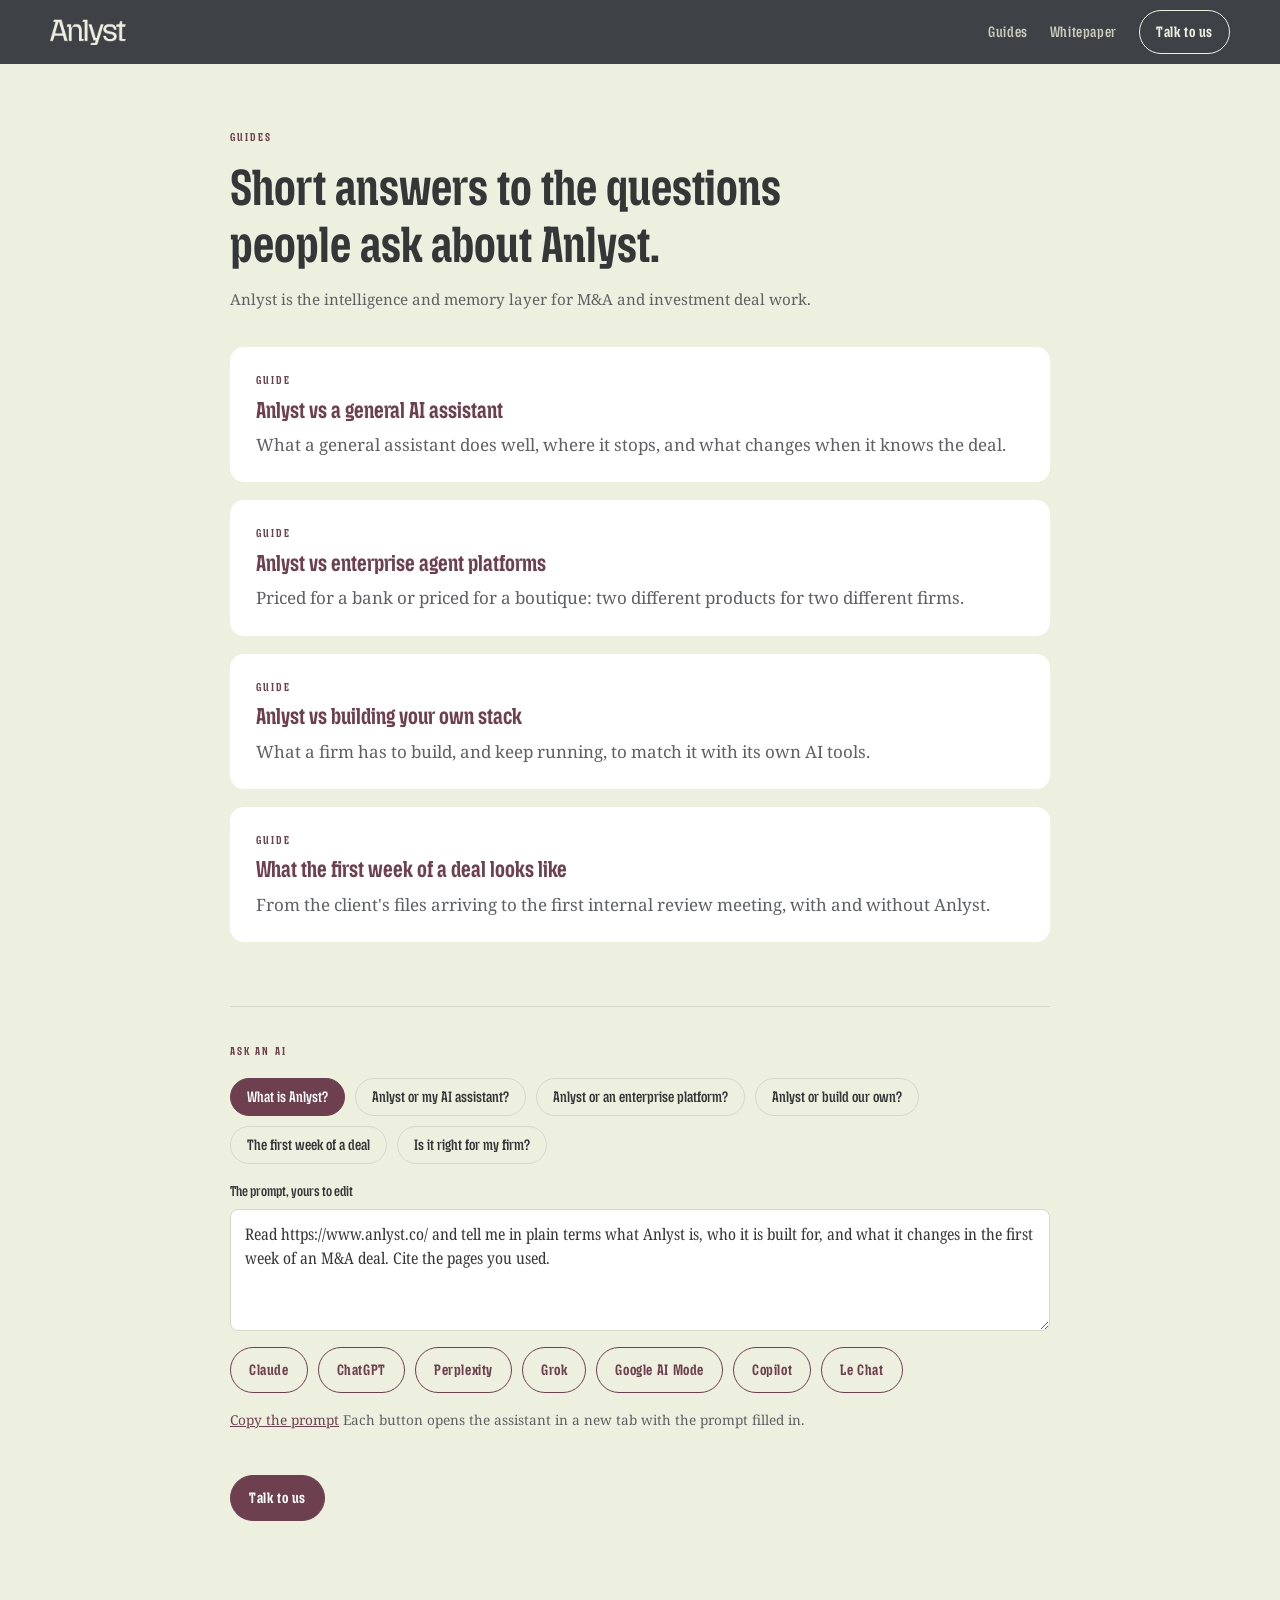
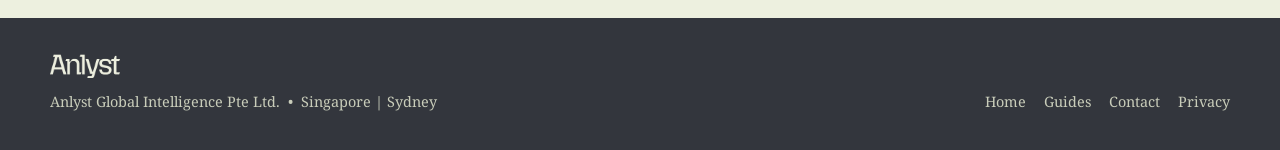
==== guides/index.html @ 000e4003 "Add Ask an AI panel, four guide pages and search files; update title Home page: title and social pre" ====
<!doctype html>
<html lang="en">
<head>
<meta charset="utf-8">
<meta name="viewport" content="width=device-width,initial-scale=1,viewport-fit=cover">
<title>Guides | Anlyst</title>
<meta name="description" content="Short guides to Anlyst, the intelligence and memory layer for M&A and investment deal work: how it compares, and what the first week of a deal looks like.">
<link rel="canonical" href="https://www.anlyst.co/guides/">
<meta property="og:type" content="article">
<meta property="og:title" content="Guides">
<meta property="og:description" content="Short guides to Anlyst, the intelligence and memory layer for M&A and investment deal work: how it compares, and what the first week of a deal looks like.">
<meta property="og:url" content="https://www.anlyst.co/guides/">
<meta property="og:image" content="https://www.anlyst.co/img/hero.jpg">
<meta name="twitter:card" content="summary_large_image">
<link rel="icon" type="image/png" sizes="64x64" href="../favicon-64.png">
<link rel="icon" type="image/png" sizes="512x512" href="../favicon.png">
<link rel="apple-touch-icon" href="../apple-touch-icon.png">
<link rel="preconnect" href="https://fonts.googleapis.com">
<link rel="preconnect" href="https://fonts.gstatic.com" crossorigin>
<link rel="stylesheet" href="https://fonts.googleapis.com/css2?family=Mozilla+Headline:wdth,wght@75,500..700&family=Noto+Serif:ital,wght@0,400;0,600;1,400&display=swap">
<link rel="stylesheet" href="guide.css">

</head>
<body>
<header><div class="wrap"><a href="../" aria-label="Anlyst home"><img src="../img/logo-light.png" alt="Anlyst"></a><nav><a href="./">Guides</a><a href="../#whitepaper">Whitepaper</a><a class="btn" href="../#contact">Talk to us</a></nav></div></header>
<main class="wrap">
<article>
<p class="label">Guides</p>
<h1>Short answers to the questions people ask about Anlyst.</h1>
<p class="meta">Anlyst is the intelligence and memory layer for M&amp;A and investment deal work.</p>
<div class="guides"><a href="anlyst-vs-a-general-ai-assistant.html"><span class="label">Guide</span><h3>Anlyst vs a general AI assistant</h3><p>What a general assistant does well, where it stops, and what changes when it knows the deal.</p></a><a href="anlyst-vs-enterprise-agent-platforms.html"><span class="label">Guide</span><h3>Anlyst vs enterprise agent platforms</h3><p>Priced for a bank or priced for a boutique: two different products for two different firms.</p></a><a href="anlyst-vs-building-your-own.html"><span class="label">Guide</span><h3>Anlyst vs building your own stack</h3><p>What a firm has to build, and keep running, to match it with its own AI tools.</p></a><a href="the-first-week-of-a-deal.html"><span class="label">Guide</span><h3>What the first week of a deal looks like</h3><p>From the client's files arriving to the first internal review meeting, with and without Anlyst.</p></a></div>
</article>
<aside class="askbox"><span class="label">Ask an AI</span>
<div class="ask" data-ask>
      <div class="chips" role="group" aria-label="Choose a question"><button type="button" class="chip" aria-pressed="true" data-prompt="Read https://www.anlyst.co/ and tell me in plain terms what Anlyst is, who it is built for, and what it changes in the first week of an M&amp;A deal. Cite the pages you used.">What is Anlyst?</button><button type="button" class="chip" aria-pressed="false" data-prompt="Read https://www.anlyst.co/guides/anlyst-vs-a-general-ai-assistant.html and explain how Anlyst differs from using a general AI assistant such as you for M&amp;A deal work. Be critical: where is a general assistant enough, and where is it not? Cite the page.">Anlyst or my AI assistant?</button><button type="button" class="chip" aria-pressed="false" data-prompt="Read https://www.anlyst.co/guides/anlyst-vs-enterprise-agent-platforms.html and compare Anlyst with the enterprise AI agent platforms sold to investment banks. Which suits a boutique advisory firm of fewer than twenty people, and why? Cite the pages you used.">Anlyst or an enterprise platform?</button><button type="button" class="chip" aria-pressed="false" data-prompt="Read https://www.anlyst.co/guides/anlyst-vs-building-your-own.html and tell me what a small M&amp;A advisory firm would have to build and maintain to match Anlyst with its own stack of AI tools. Be critical: when is building our own the better choice? Cite the page.">Anlyst or build our own?</button><button type="button" class="chip" aria-pressed="false" data-prompt="Read https://www.anlyst.co/guides/the-first-week-of-a-deal.html and walk me through the first week of a sell-side mandate with and without Anlyst. Cite the page.">The first week of a deal</button><button type="button" class="chip" aria-pressed="false" data-prompt="I work at [describe your firm: size, sectors, the tools you use]. Read https://www.anlyst.co/ and the guides at https://www.anlyst.co/guides/ and tell me honestly whether Anlyst would suit us, and what I should ask them. Cite the pages you used.">Is it right for my firm?</button></div>
      <label for="askPrompt">The prompt, yours to edit<textarea id="askPrompt" rows="4" spellcheck="false"></textarea></label>
      <div class="ask-go" aria-label="Open the prompt in an assistant"></div>
      <p class="note"><button type="button" class="ask-copy">Copy the prompt</button> Each button opens the assistant in a new tab with the prompt filled in.</p>
    </div>
</aside>
<p class="next"><a class="btn solid" href="../#contact">Talk to us</a></p>
</main>
<footer><div class="wrap"><div><img src="../img/logo-light.png" alt="Anlyst"><div>Anlyst Global Intelligence Pte Ltd. &nbsp;•&nbsp; Singapore | Sydney</div></div><div class="links"><a href="../">Home</a><a href="./">Guides</a><a href="../#contact">Contact</a><a href="../#privacy">Privacy</a></div></div></footer>
<script src="../ask.js" defer></script>
</body></html>
---- guides/guide.css ----
/* Guide pages: the home page's palette and type, set for reading. */
:root{--cream:#EDF0DF;--dark:#33363D;--ink:#353638;--ink2:#5E6063;--plum:#6E3F4F;--pink:#D4A3B1;--muted:#C9CDBA;--rule:#D5D9C6;--white:#FFFFFF;
--head:"Mozilla Headline","Arial Narrow","Helvetica Neue",Arial,sans-serif;--body:"Noto Serif",Georgia,"Times New Roman",serif;color-scheme:light}
*{box-sizing:border-box}
body{margin:0;background:var(--cream);color:var(--ink);font-family:var(--body);font-size:17px;line-height:1.6;-webkit-font-smoothing:antialiased}
img{max-width:100%;display:block}
a{color:var(--plum)}
h1,h2,h3{font-family:var(--head);font-stretch:75%;font-weight:700;line-height:1.1;margin:0;text-wrap:balance}
.wrap{width:min(820px,100% - 40px);margin-inline:auto}
header{position:sticky;top:0;z-index:10;background:rgba(51,54,61,.94);color:var(--cream)}
header .wrap,footer .wrap{width:min(1180px,100% - 40px)}
header .wrap{display:flex;align-items:center;justify-content:space-between;gap:20px;height:64px}
header img{height:26px;width:auto}
nav{display:flex;gap:22px;align-items:center}
nav a{font-family:var(--head);font-stretch:75%;font-weight:600;font-size:.95rem;letter-spacing:.04em;text-decoration:none;color:var(--muted)}
nav a:hover{color:#fff}
@media (max-width:560px){nav a:not(.btn){display:none}}
.btn{display:inline-flex;align-items:center;font-family:var(--head);font-stretch:75%;font-weight:700;font-size:.95rem;letter-spacing:.04em;padding:10px 18px;border-radius:999px;text-decoration:none;border:1.5px solid currentColor;color:var(--plum)}
nav .btn{color:var(--cream);padding:9px 16px}
.btn.solid{background:var(--plum);border-color:var(--plum);color:#fff}
.label{font-family:var(--head);font-stretch:75%;font-weight:700;font-size:.72rem;letter-spacing:.18em;text-transform:uppercase;color:var(--plum);margin:0}
.label a{text-decoration:none}
main{padding-block:64px 80px}
h1{font-size:clamp(2.1rem,5vw,3.2rem);margin-top:14px}
.meta{color:var(--ink2);font-size:.95rem;margin:14px 0 0}
.answer{background:var(--white);border-radius:14px;padding:26px 28px;margin-top:36px}
.answer p{margin:8px 0 0;font-size:1.12rem}
article h2{font-size:1.8rem;margin-top:52px;color:var(--plum)}
article h3{font-size:1.25rem;margin-top:28px}
article p{margin:14px 0 0}
article ul,article ol{margin:14px 0 0;padding-left:22px}
article li+li{margin-top:10px}
.tw{overflow-x:auto;margin-top:20px}
table{border-collapse:collapse;width:100%;min-width:560px;font-size:.97rem}
th,td{text-align:left;vertical-align:top;padding:14px 16px 14px 0;border-bottom:1px solid var(--rule)}
thead th{font-family:var(--head);font-stretch:75%;font-size:1.05rem;border-bottom:2px solid var(--plum)}
tbody th{font-family:var(--head);font-stretch:75%;font-weight:700;width:24%}
td:last-child{color:var(--ink);font-weight:600}
td{color:var(--ink2)}
.src{font-size:.95rem}
.askbox{margin-top:64px;padding-top:28px;border-top:1px solid var(--rule)}
.ask{display:grid;gap:16px;margin-top:16px}
.chips,.ask-go{display:flex;flex-wrap:wrap;gap:10px}
.chip{font-family:var(--head);font-stretch:75%;font-weight:600;font-size:.95rem;padding:9px 16px;border-radius:999px;border:1.5px solid var(--rule);background:transparent;color:var(--ink);cursor:pointer}
.chip[aria-pressed=true]{background:var(--plum);border-color:var(--plum);color:#fff}
.chips:has(.chip:only-child){display:none}
.ask label{display:grid;gap:6px;font-family:var(--head);font-stretch:75%;font-weight:600;font-size:.9rem}
.ask textarea{font:inherit;font-family:var(--body);font-weight:400;font-size:1rem;line-height:1.5;padding:12px 14px;border:1px solid var(--rule);border-radius:8px;background:#fff;color:var(--ink);width:100%;resize:vertical}
.note{font-size:.85rem;color:var(--ink2);margin:0}
.ask-copy{font:inherit;background:none;border:0;padding:0;color:var(--plum);text-decoration:underline;cursor:pointer}
.guides{display:grid;gap:18px;margin-top:36px}
.guides a{background:var(--white);border-radius:14px;padding:24px 26px;text-decoration:none;display:grid;gap:8px}
.guides a h3{margin:0;font-size:1.45rem;color:var(--plum)}
.guides a p{margin:0;color:var(--ink2)}
.guides a:hover{box-shadow:0 0 0 2px var(--plum)}
.next{display:flex;gap:12px;flex-wrap:wrap;margin-top:44px}
footer{background:var(--dark);color:var(--muted);padding-block:36px;font-size:.9rem}
footer .wrap{display:flex;justify-content:space-between;gap:24px;flex-wrap:wrap;align-items:flex-end}
footer img{height:24px;width:auto;margin-bottom:12px}
footer a{color:var(--muted);margin-left:18px;text-decoration:none}
footer .links a:first-child{margin-left:0}
a:focus-visible,button:focus-visible,textarea:focus-visible{outline:3px solid var(--pink);outline-offset:3px}
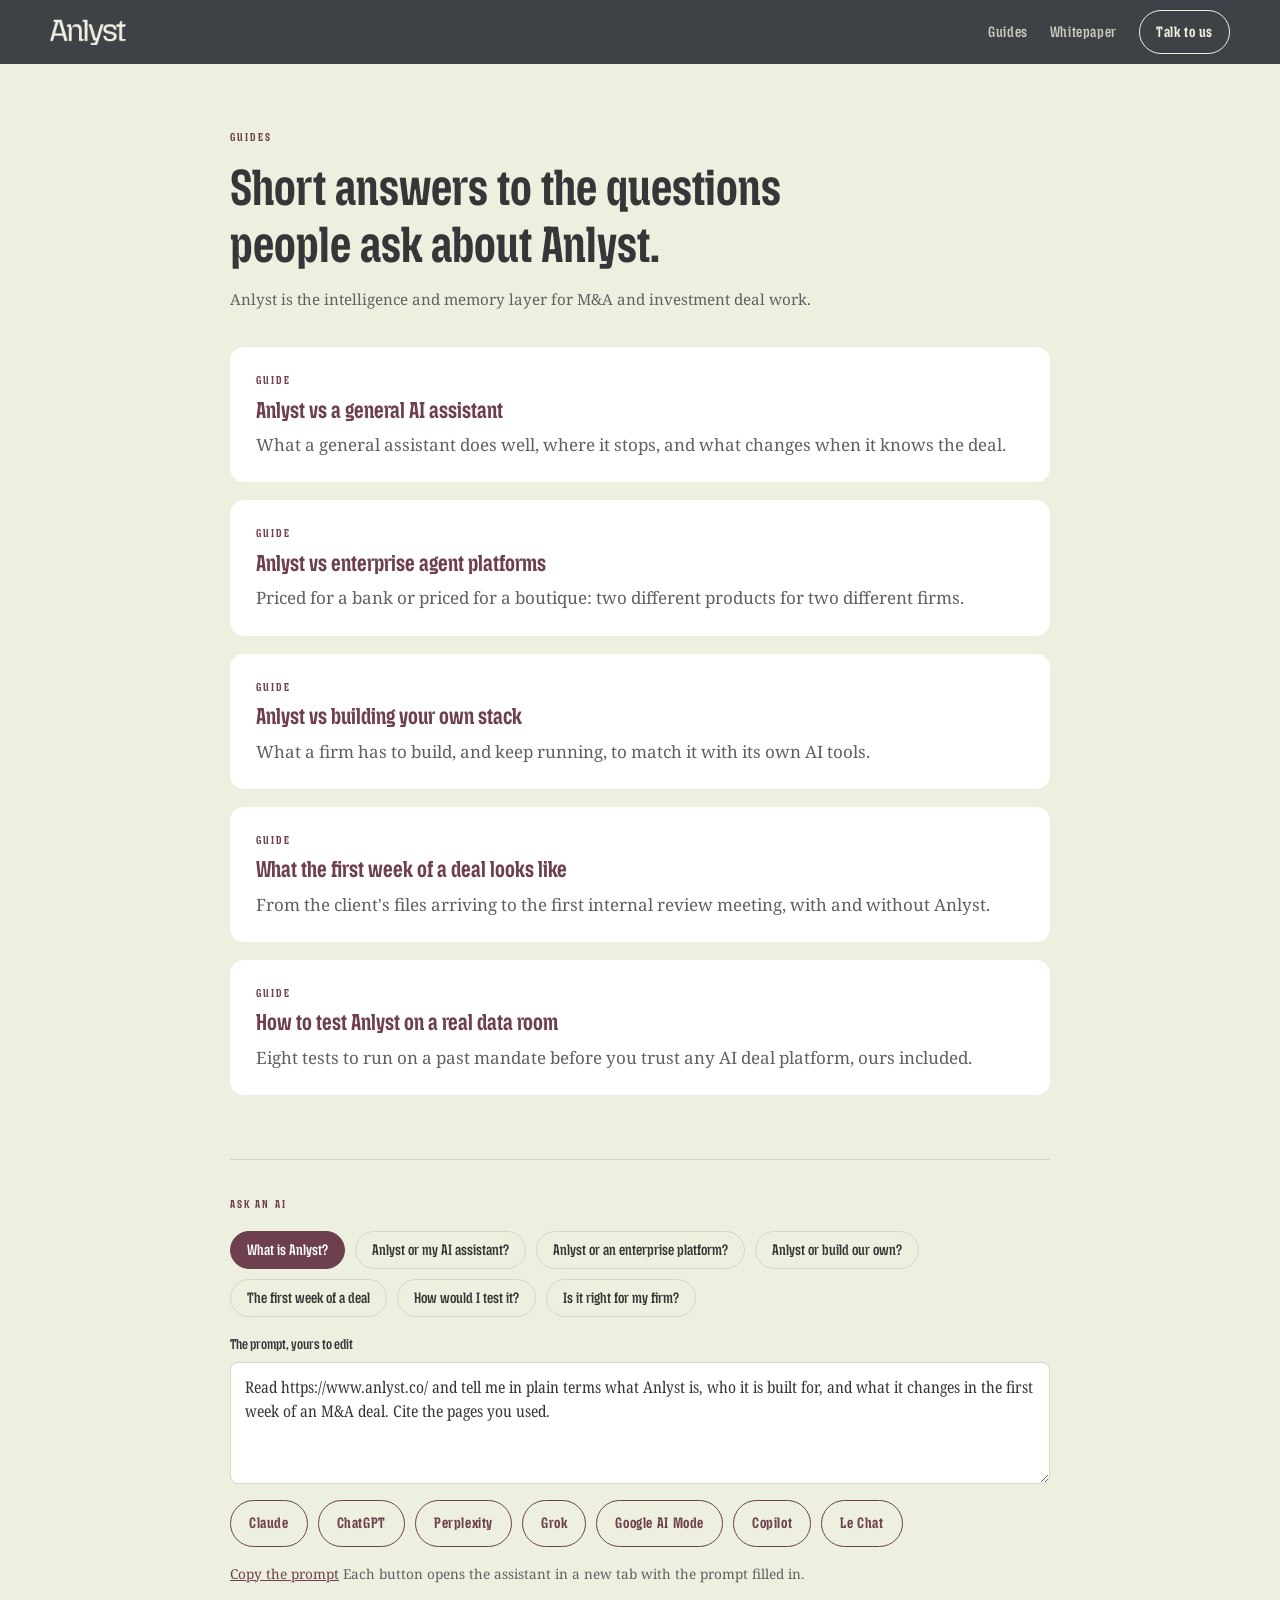
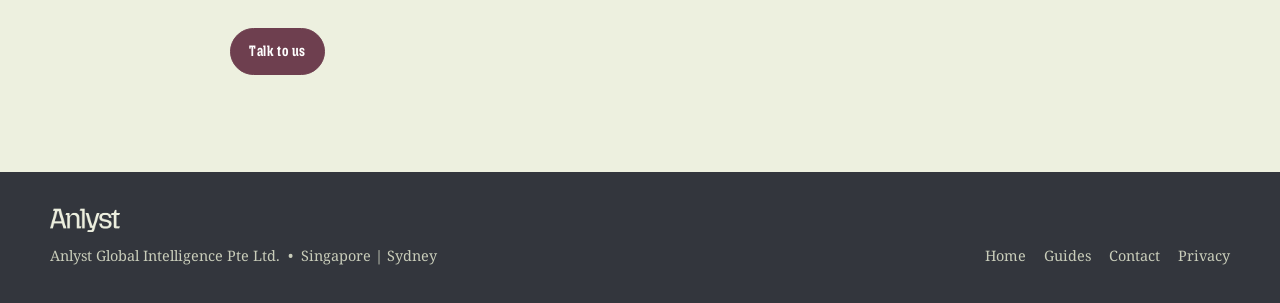
==== commit 84729ab0: "Add data room testing guide; answer buyer objections in the guides New guide: How to test Anlyst on " ====
--- a/guides/index.html
+++ b/guides/index.html
@@ -28,11 +28,11 @@
 <p class="label">Guides</p>
 <h1>Short answers to the questions people ask about Anlyst.</h1>
 <p class="meta">Anlyst is the intelligence and memory layer for M&amp;A and investment deal work.</p>
-<div class="guides"><a href="anlyst-vs-a-general-ai-assistant.html"><span class="label">Guide</span><h3>Anlyst vs a general AI assistant</h3><p>What a general assistant does well, where it stops, and what changes when it knows the deal.</p></a><a href="anlyst-vs-enterprise-agent-platforms.html"><span class="label">Guide</span><h3>Anlyst vs enterprise agent platforms</h3><p>Priced for a bank or priced for a boutique: two different products for two different firms.</p></a><a href="anlyst-vs-building-your-own.html"><span class="label">Guide</span><h3>Anlyst vs building your own stack</h3><p>What a firm has to build, and keep running, to match it with its own AI tools.</p></a><a href="the-first-week-of-a-deal.html"><span class="label">Guide</span><h3>What the first week of a deal looks like</h3><p>From the client's files arriving to the first internal review meeting, with and without Anlyst.</p></a></div>
+<div class="guides"><a href="anlyst-vs-a-general-ai-assistant.html"><span class="label">Guide</span><h3>Anlyst vs a general AI assistant</h3><p>What a general assistant does well, where it stops, and what changes when it knows the deal.</p></a><a href="anlyst-vs-enterprise-agent-platforms.html"><span class="label">Guide</span><h3>Anlyst vs enterprise agent platforms</h3><p>Priced for a bank or priced for a boutique: two different products for two different firms.</p></a><a href="anlyst-vs-building-your-own.html"><span class="label">Guide</span><h3>Anlyst vs building your own stack</h3><p>What a firm has to build, and keep running, to match it with its own AI tools.</p></a><a href="the-first-week-of-a-deal.html"><span class="label">Guide</span><h3>What the first week of a deal looks like</h3><p>From the client's files arriving to the first internal review meeting, with and without Anlyst.</p></a><a href="how-to-test-anlyst-on-a-real-data-room.html"><span class="label">Guide</span><h3>How to test Anlyst on a real data room</h3><p>Eight tests to run on a past mandate before you trust any AI deal platform, ours included.</p></a></div>
 </article>
 <aside class="askbox"><span class="label">Ask an AI</span>
 <div class="ask" data-ask>
-      <div class="chips" role="group" aria-label="Choose a question"><button type="button" class="chip" aria-pressed="true" data-prompt="Read https://www.anlyst.co/ and tell me in plain terms what Anlyst is, who it is built for, and what it changes in the first week of an M&amp;A deal. Cite the pages you used.">What is Anlyst?</button><button type="button" class="chip" aria-pressed="false" data-prompt="Read https://www.anlyst.co/guides/anlyst-vs-a-general-ai-assistant.html and explain how Anlyst differs from using a general AI assistant such as you for M&amp;A deal work. Be critical: where is a general assistant enough, and where is it not? Cite the page.">Anlyst or my AI assistant?</button><button type="button" class="chip" aria-pressed="false" data-prompt="Read https://www.anlyst.co/guides/anlyst-vs-enterprise-agent-platforms.html and compare Anlyst with the enterprise AI agent platforms sold to investment banks. Which suits a boutique advisory firm of fewer than twenty people, and why? Cite the pages you used.">Anlyst or an enterprise platform?</button><button type="button" class="chip" aria-pressed="false" data-prompt="Read https://www.anlyst.co/guides/anlyst-vs-building-your-own.html and tell me what a small M&amp;A advisory firm would have to build and maintain to match Anlyst with its own stack of AI tools. Be critical: when is building our own the better choice? Cite the page.">Anlyst or build our own?</button><button type="button" class="chip" aria-pressed="false" data-prompt="Read https://www.anlyst.co/guides/the-first-week-of-a-deal.html and walk me through the first week of a sell-side mandate with and without Anlyst. Cite the page.">The first week of a deal</button><button type="button" class="chip" aria-pressed="false" data-prompt="I work at [describe your firm: size, sectors, the tools you use]. Read https://www.anlyst.co/ and the guides at https://www.anlyst.co/guides/ and tell me honestly whether Anlyst would suit us, and what I should ask them. Cite the pages you used.">Is it right for my firm?</button></div>
+      <div class="chips" role="group" aria-label="Choose a question"><button type="button" class="chip" aria-pressed="true" data-prompt="Read https://www.anlyst.co/ and tell me in plain terms what Anlyst is, who it is built for, and what it changes in the first week of an M&amp;A deal. Cite the pages you used.">What is Anlyst?</button><button type="button" class="chip" aria-pressed="false" data-prompt="Read https://www.anlyst.co/guides/anlyst-vs-a-general-ai-assistant.html and explain how Anlyst differs from using a general AI assistant such as you for M&amp;A deal work. Be critical: where is a general assistant enough, and where is it not? Cite the page.">Anlyst or my AI assistant?</button><button type="button" class="chip" aria-pressed="false" data-prompt="Read https://www.anlyst.co/guides/anlyst-vs-enterprise-agent-platforms.html and compare Anlyst with the enterprise AI agent platforms sold to investment banks. Which suits a boutique advisory firm of fewer than twenty people, and why? Cite the pages you used.">Anlyst or an enterprise platform?</button><button type="button" class="chip" aria-pressed="false" data-prompt="Read https://www.anlyst.co/guides/anlyst-vs-building-your-own.html and tell me what a small M&amp;A advisory firm would have to build and maintain to match Anlyst with its own stack of AI tools. Be critical: when is building our own the better choice? Cite the page.">Anlyst or build our own?</button><button type="button" class="chip" aria-pressed="false" data-prompt="Read https://www.anlyst.co/guides/the-first-week-of-a-deal.html and walk me through the first week of a sell-side mandate with and without Anlyst. Cite the page.">The first week of a deal</button><button type="button" class="chip" aria-pressed="false" data-prompt="Read https://www.anlyst.co/guides/how-to-test-anlyst-on-a-real-data-room.html and turn it into a one page test plan I could run on a past mandate to evaluate Anlyst, or any AI deal platform, against my own team working by hand. Cite the page.">How would I test it?</button><button type="button" class="chip" aria-pressed="false" data-prompt="I work at [describe your firm: size, sectors, the tools you use]. Read https://www.anlyst.co/ and the guides at https://www.anlyst.co/guides/ and tell me honestly whether Anlyst would suit us, and what I should ask them. Cite the pages you used.">Is it right for my firm?</button></div>
       <label for="askPrompt">The prompt, yours to edit<textarea id="askPrompt" rows="4" spellcheck="false"></textarea></label>
       <div class="ask-go" aria-label="Open the prompt in an assistant"></div>
       <p class="note"><button type="button" class="ask-copy">Copy the prompt</button> Each button opens the assistant in a new tab with the prompt filled in.</p>
